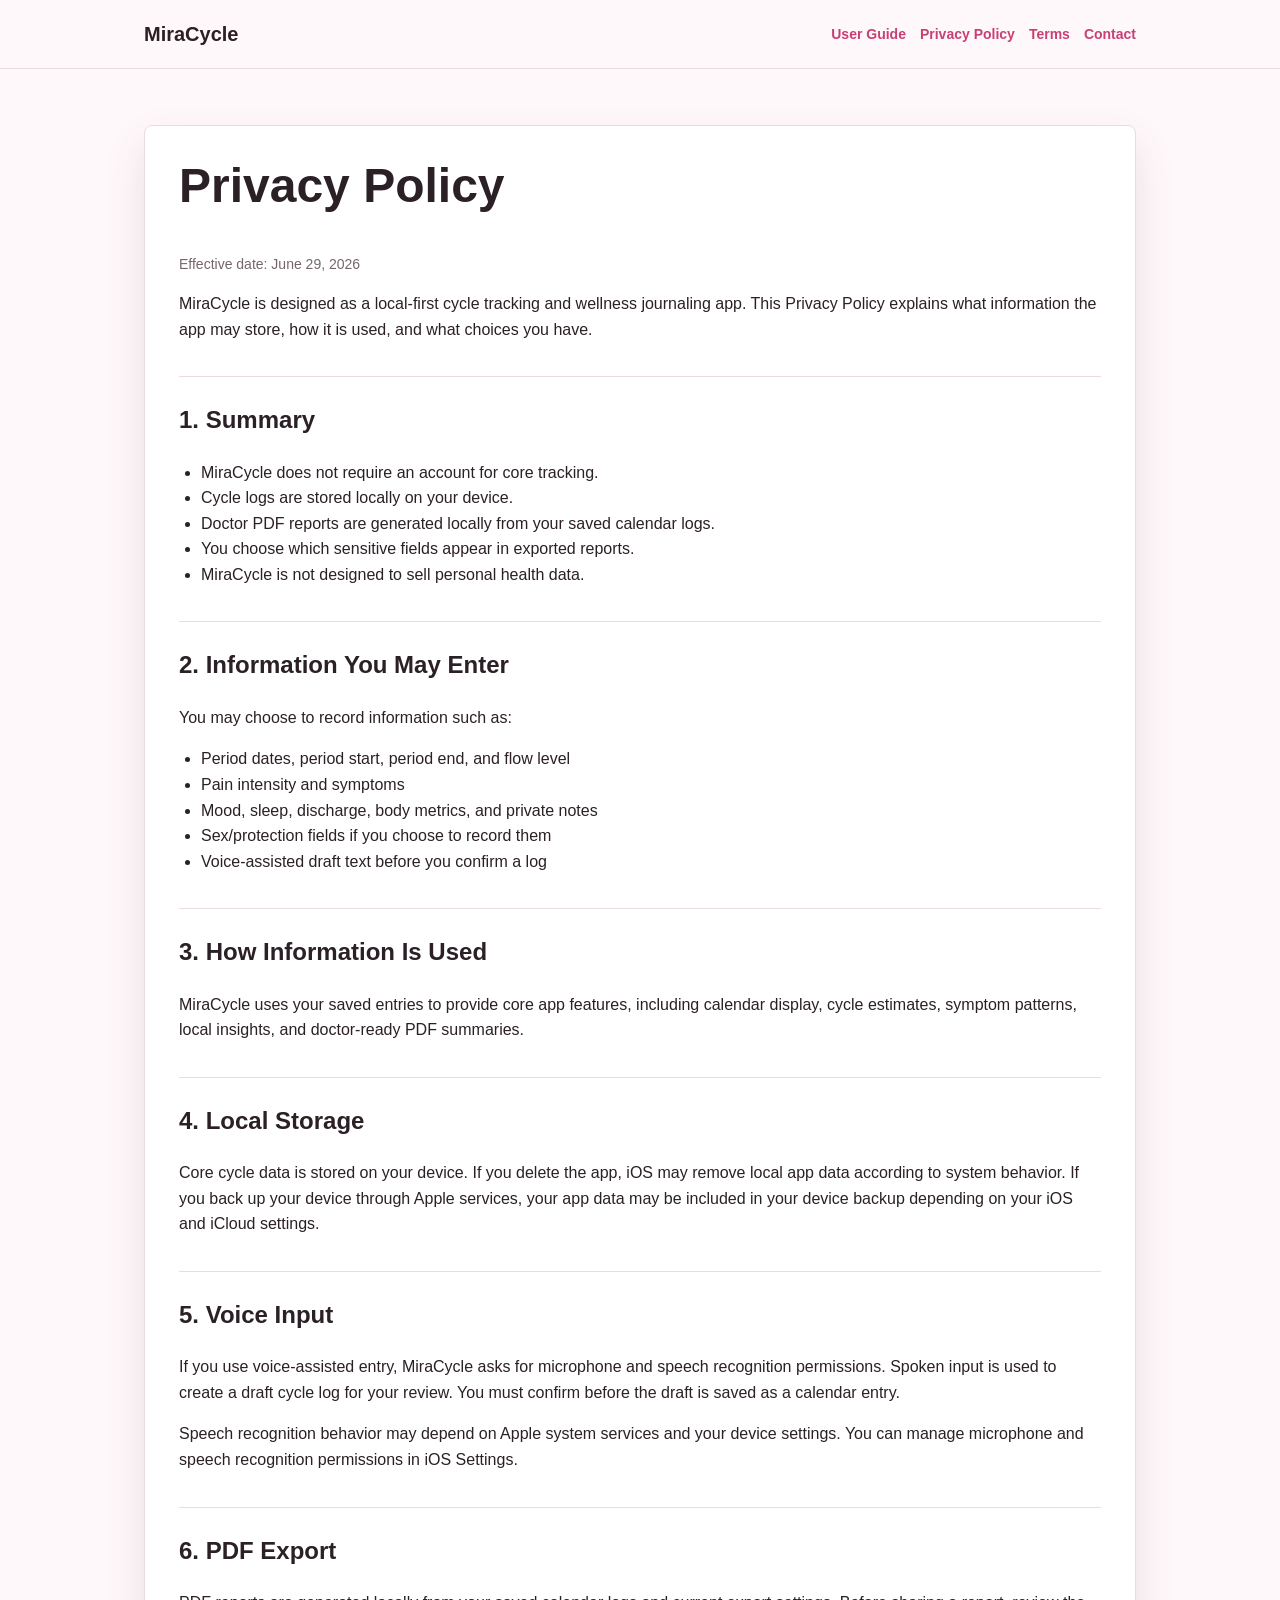
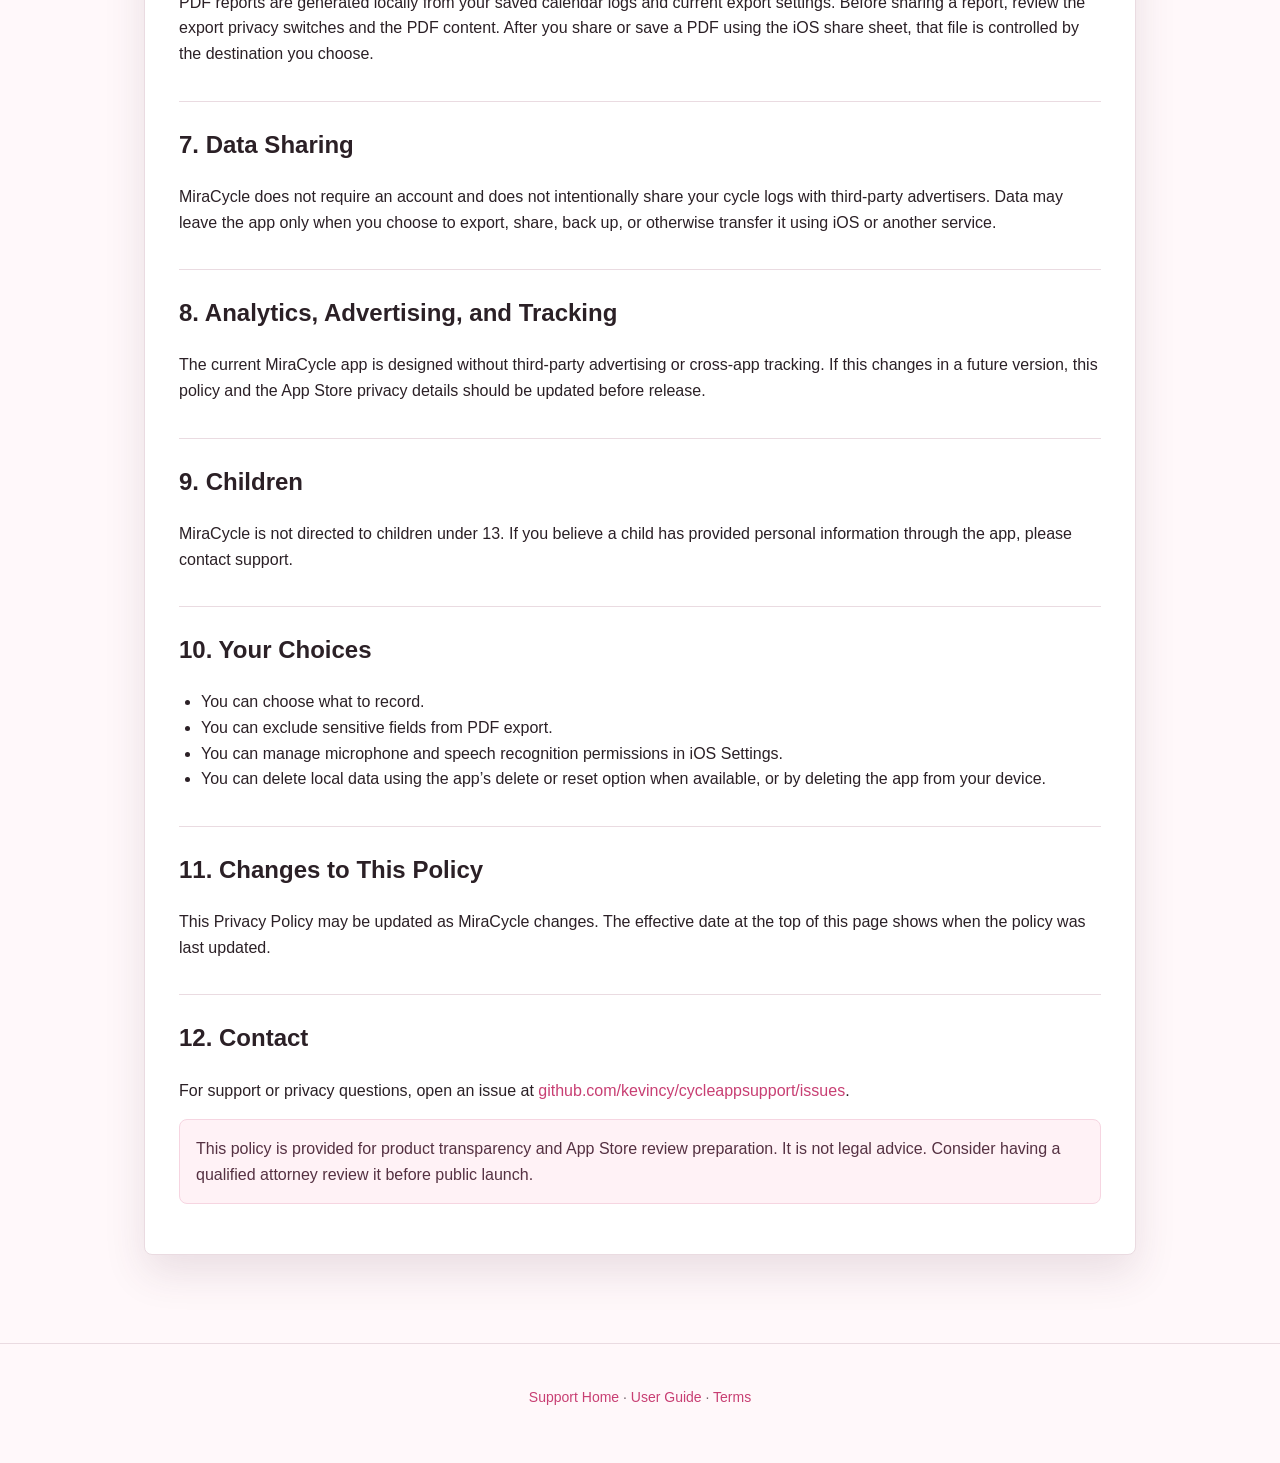
==== privacy.html @ 8fc7505a "Add MiraCycle support site" ====
<!doctype html>
<html lang="en">
  <head>
    <meta charset="utf-8">
    <meta name="viewport" content="width=device-width, initial-scale=1">
    <title>MiraCycle Privacy Policy</title>
    <meta name="description" content="Privacy policy for MiraCycle, a local-first cycle tracking app.">
    <link rel="stylesheet" href="styles.css">
  </head>
  <body>
    <header class="site-header">
      <nav class="nav" aria-label="Main navigation">
        <a class="brand" href="index.html">MiraCycle</a>
        <div class="nav-links">
          <a href="user-guide.html">User Guide</a>
          <a href="privacy.html">Privacy Policy</a>
          <a href="terms.html">Terms</a>
          <a href="https://github.com/kevincy/cycleappsupport/issues">Contact</a>
        </div>
      </nav>
    </header>

    <main class="content">
      <article class="doc">
        <h1>Privacy Policy</h1>
        <p class="meta">Effective date: June 29, 2026</p>

        <p>MiraCycle is designed as a local-first cycle tracking and wellness journaling app. This Privacy Policy explains what information the app may store, how it is used, and what choices you have.</p>

        <h2>1. Summary</h2>
        <ul>
          <li>MiraCycle does not require an account for core tracking.</li>
          <li>Cycle logs are stored locally on your device.</li>
          <li>Doctor PDF reports are generated locally from your saved calendar logs.</li>
          <li>You choose which sensitive fields appear in exported reports.</li>
          <li>MiraCycle is not designed to sell personal health data.</li>
        </ul>

        <h2>2. Information You May Enter</h2>
        <p>You may choose to record information such as:</p>
        <ul>
          <li>Period dates, period start, period end, and flow level</li>
          <li>Pain intensity and symptoms</li>
          <li>Mood, sleep, discharge, body metrics, and private notes</li>
          <li>Sex/protection fields if you choose to record them</li>
          <li>Voice-assisted draft text before you confirm a log</li>
        </ul>

        <h2>3. How Information Is Used</h2>
        <p>MiraCycle uses your saved entries to provide core app features, including calendar display, cycle estimates, symptom patterns, local insights, and doctor-ready PDF summaries.</p>

        <h2>4. Local Storage</h2>
        <p>Core cycle data is stored on your device. If you delete the app, iOS may remove local app data according to system behavior. If you back up your device through Apple services, your app data may be included in your device backup depending on your iOS and iCloud settings.</p>

        <h2>5. Voice Input</h2>
        <p>If you use voice-assisted entry, MiraCycle asks for microphone and speech recognition permissions. Spoken input is used to create a draft cycle log for your review. You must confirm before the draft is saved as a calendar entry.</p>
        <p>Speech recognition behavior may depend on Apple system services and your device settings. You can manage microphone and speech recognition permissions in iOS Settings.</p>

        <h2>6. PDF Export</h2>
        <p>PDF reports are generated locally from your saved calendar logs and current export settings. Before sharing a report, review the export privacy switches and the PDF content. After you share or save a PDF using the iOS share sheet, that file is controlled by the destination you choose.</p>

        <h2>7. Data Sharing</h2>
        <p>MiraCycle does not require an account and does not intentionally share your cycle logs with third-party advertisers. Data may leave the app only when you choose to export, share, back up, or otherwise transfer it using iOS or another service.</p>

        <h2>8. Analytics, Advertising, and Tracking</h2>
        <p>The current MiraCycle app is designed without third-party advertising or cross-app tracking. If this changes in a future version, this policy and the App Store privacy details should be updated before release.</p>

        <h2>9. Children</h2>
        <p>MiraCycle is not directed to children under 13. If you believe a child has provided personal information through the app, please contact support.</p>

        <h2>10. Your Choices</h2>
        <ul>
          <li>You can choose what to record.</li>
          <li>You can exclude sensitive fields from PDF export.</li>
          <li>You can manage microphone and speech recognition permissions in iOS Settings.</li>
          <li>You can delete local data using the app’s delete or reset option when available, or by deleting the app from your device.</li>
        </ul>

        <h2>11. Changes to This Policy</h2>
        <p>This Privacy Policy may be updated as MiraCycle changes. The effective date at the top of this page shows when the policy was last updated.</p>

        <h2>12. Contact</h2>
        <p>For support or privacy questions, open an issue at <a href="https://github.com/kevincy/cycleappsupport/issues">github.com/kevincy/cycleappsupport/issues</a>.</p>

        <p class="note">This policy is provided for product transparency and App Store review preparation. It is not legal advice. Consider having a qualified attorney review it before public launch.</p>
      </article>
    </main>

    <footer class="site-footer">
      <p><a href="index.html">Support Home</a> · <a href="user-guide.html">User Guide</a> · <a href="terms.html">Terms</a></p>
    </footer>
  </body>
</html>
---- styles.css ----
:root {
  --bg: #fff8fa;
  --surface: #ffffff;
  --ink: #2b2026;
  --muted: #75666d;
  --line: #eadbe1;
  --berry: #c83f73;
  --rose: #f6d5e1;
  --sage: #dceadd;
  --gold: #f6df95;
  --shadow: 0 18px 42px rgba(85, 44, 62, 0.12);
}

* {
  box-sizing: border-box;
}

body {
  margin: 0;
  background: var(--bg);
  color: var(--ink);
  font-family: -apple-system, BlinkMacSystemFont, "Segoe UI", sans-serif;
  line-height: 1.6;
}

a {
  color: var(--berry);
  text-decoration: none;
}

a:hover {
  text-decoration: underline;
}

.site-header {
  background: rgba(255, 248, 250, 0.92);
  border-bottom: 1px solid var(--line);
  position: sticky;
  top: 0;
  z-index: 10;
  backdrop-filter: blur(16px);
}

.nav {
  align-items: center;
  display: flex;
  gap: 20px;
  justify-content: space-between;
  margin: 0 auto;
  max-width: 1040px;
  padding: 18px 24px;
}

.brand {
  color: var(--ink);
  font-size: 20px;
  font-weight: 700;
  letter-spacing: 0;
}

.nav-links {
  display: flex;
  flex-wrap: wrap;
  gap: 14px;
  font-size: 14px;
  font-weight: 600;
}

.hero,
.content {
  margin: 0 auto;
  max-width: 1040px;
  padding: 56px 24px;
}

.hero {
  display: grid;
  gap: 32px;
  grid-template-columns: minmax(0, 1.2fr) minmax(280px, 0.8fr);
}

.hero h1 {
  font-size: clamp(38px, 6vw, 64px);
  line-height: 1.04;
  margin: 0 0 20px;
}

.lead {
  color: var(--muted);
  font-size: 20px;
  margin: 0 0 28px;
  max-width: 720px;
}

.actions {
  display: flex;
  flex-wrap: wrap;
  gap: 12px;
}

.button {
  align-items: center;
  background: var(--berry);
  border-radius: 999px;
  color: white;
  display: inline-flex;
  font-weight: 700;
  min-height: 44px;
  padding: 10px 18px;
}

.button.secondary {
  background: var(--surface);
  border: 1px solid var(--line);
  color: var(--berry);
}

.button:hover {
  text-decoration: none;
}

.panel {
  background: var(--surface);
  border: 1px solid var(--line);
  border-radius: 8px;
  box-shadow: var(--shadow);
  padding: 24px;
}

.panel h2,
.card h2 {
  margin-top: 0;
}

.grid {
  display: grid;
  gap: 18px;
  grid-template-columns: repeat(3, minmax(0, 1fr));
}

.card {
  background: var(--surface);
  border: 1px solid var(--line);
  border-radius: 8px;
  padding: 22px;
}

.doc {
  background: var(--surface);
  border: 1px solid var(--line);
  border-radius: 8px;
  box-shadow: var(--shadow);
  padding: 34px;
}

.doc h1 {
  font-size: clamp(32px, 5vw, 48px);
  line-height: 1.1;
  margin-top: 0;
}

.doc h2 {
  border-top: 1px solid var(--line);
  margin-top: 34px;
  padding-top: 24px;
}

.doc h3 {
  margin-top: 24px;
}

.doc ul,
.doc ol {
  padding-left: 22px;
}

.note {
  background: #fff2f6;
  border: 1px solid var(--rose);
  border-radius: 8px;
  color: #553142;
  padding: 16px;
}

.meta {
  color: var(--muted);
  font-size: 14px;
}

.site-footer {
  border-top: 1px solid var(--line);
  color: var(--muted);
  font-size: 14px;
  margin-top: 32px;
  padding: 28px 24px 40px;
  text-align: center;
}

@media (max-width: 760px) {
  .nav {
    align-items: flex-start;
    flex-direction: column;
  }

  .hero {
    grid-template-columns: 1fr;
    padding-top: 36px;
  }

  .grid {
    grid-template-columns: 1fr;
  }

  .doc {
    padding: 24px;
  }
}
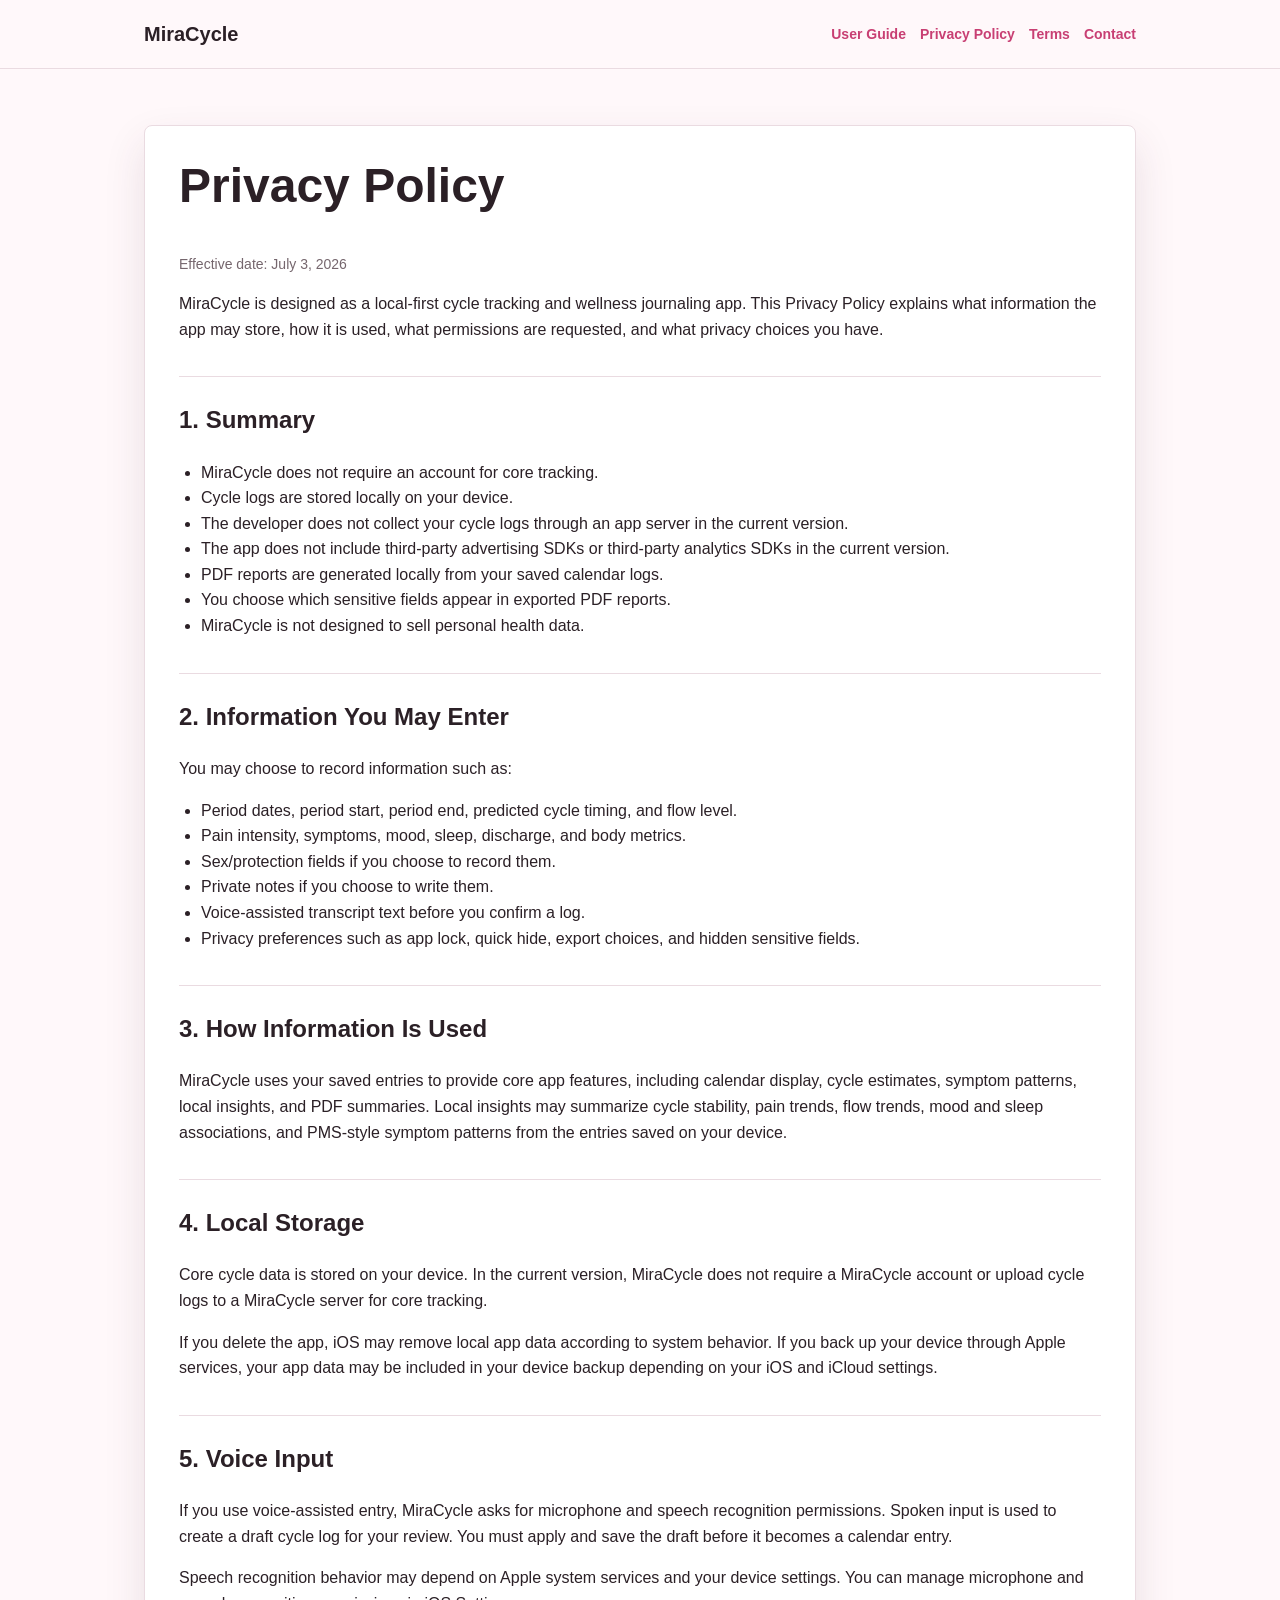
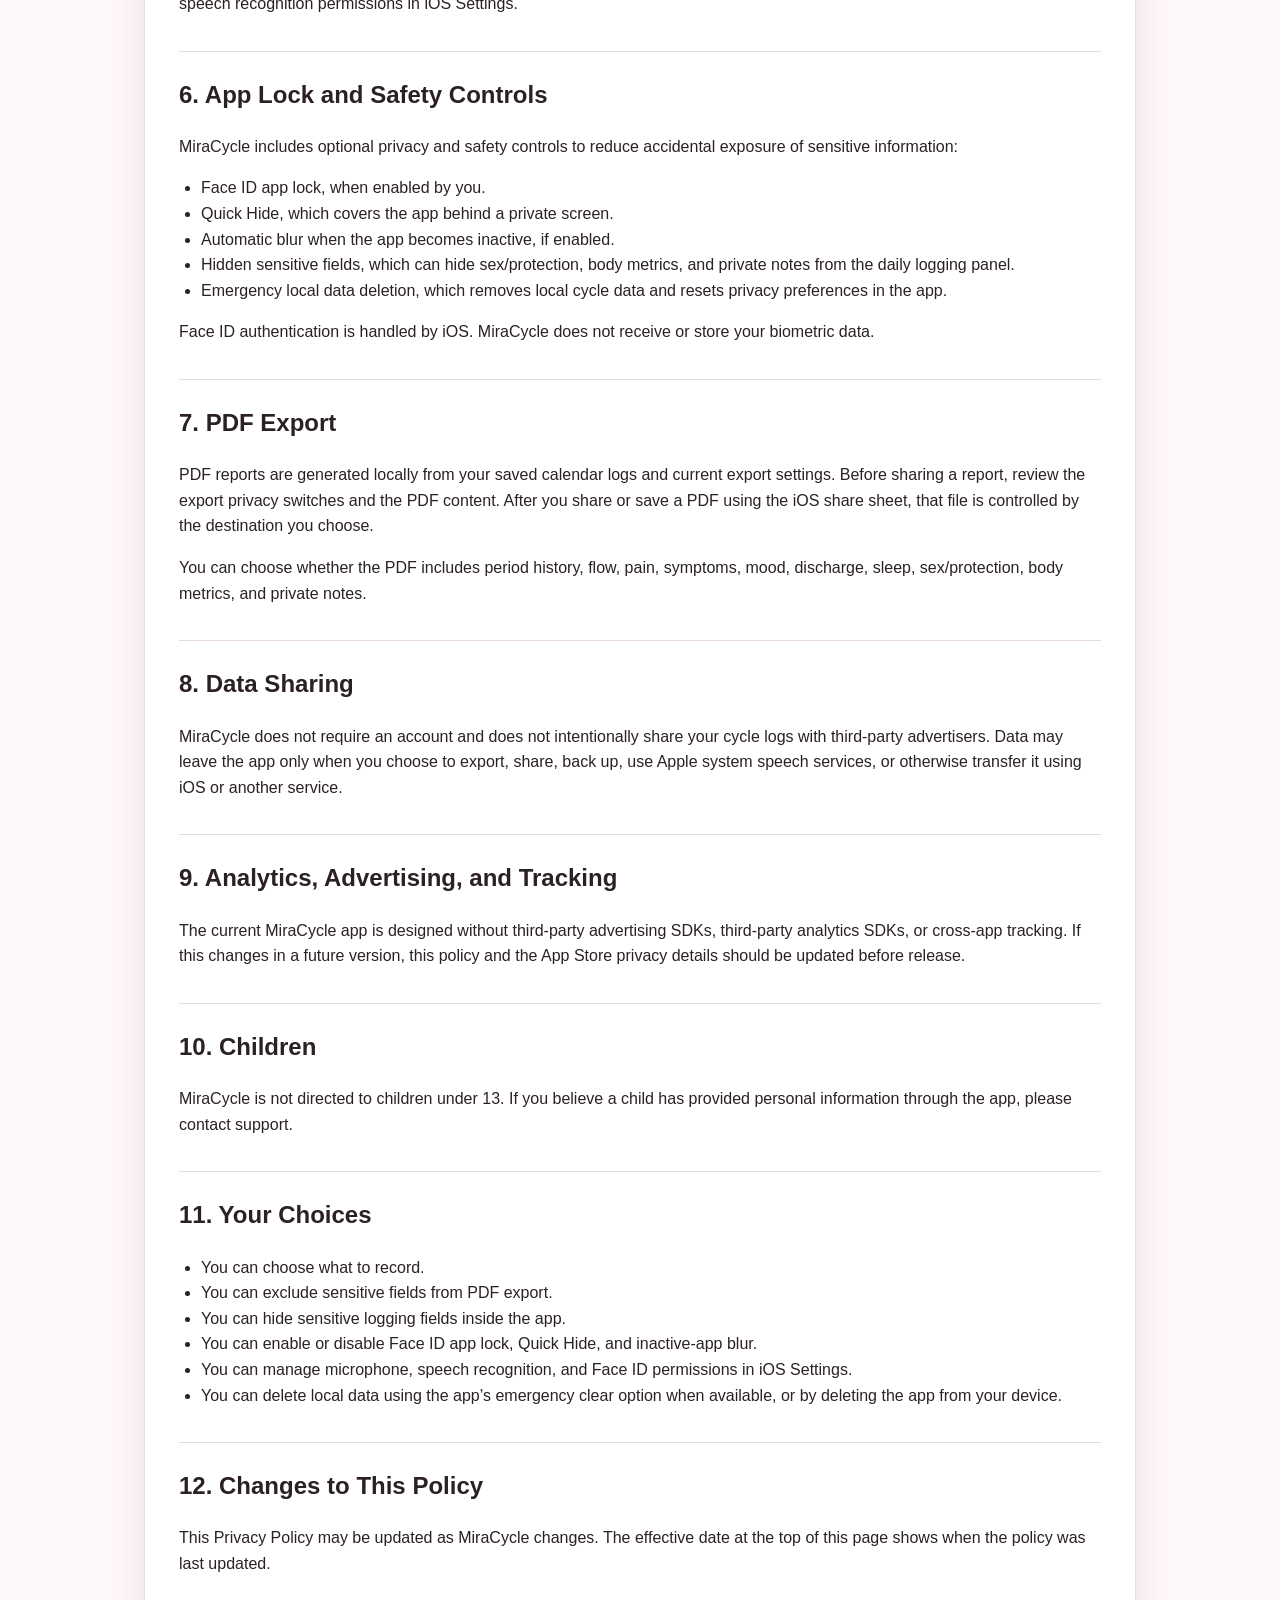
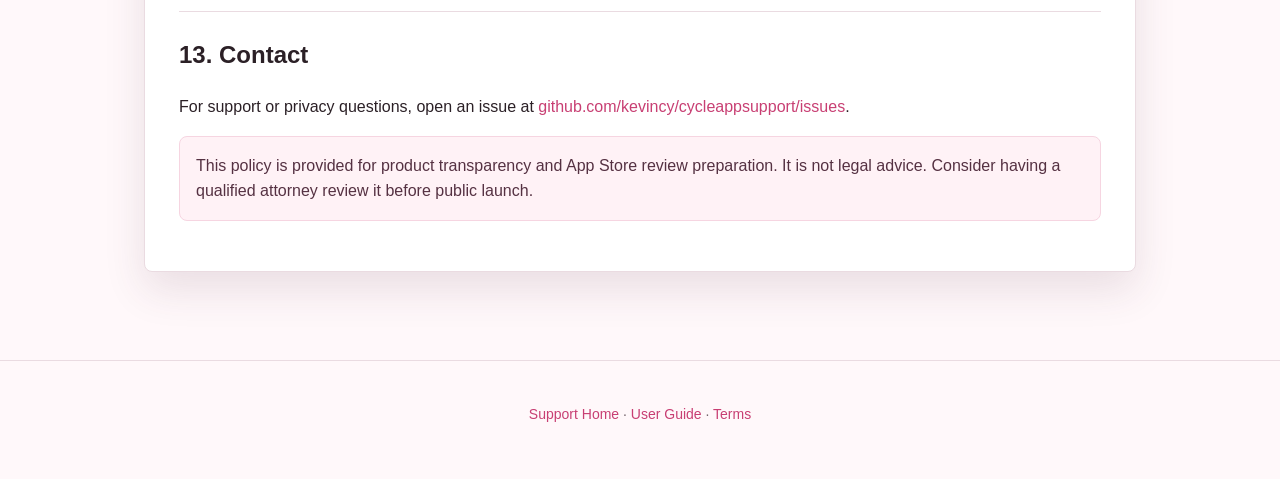
==== commit aa63e06e: "Update privacy policy for safety controls" ====
--- a/privacy.html
+++ b/privacy.html
@@ -4,7 +4,7 @@
     <meta charset="utf-8">
     <meta name="viewport" content="width=device-width, initial-scale=1">
     <title>MiraCycle Privacy Policy</title>
-    <meta name="description" content="Privacy policy for MiraCycle, a local-first cycle tracking app.">
+    <meta name="description" content="Privacy policy for MiraCycle, a local-first cycle tracking app with private logs, voice entry, Face ID lock, and PDF export controls.">
     <link rel="stylesheet" href="styles.css">
   </head>
   <body>
@@ -23,63 +23,81 @@
     <main class="content">
       <article class="doc">
         <h1>Privacy Policy</h1>
-        <p class="meta">Effective date: June 29, 2026</p>
+        <p class="meta">Effective date: July 3, 2026</p>
 
-        <p>MiraCycle is designed as a local-first cycle tracking and wellness journaling app. This Privacy Policy explains what information the app may store, how it is used, and what choices you have.</p>
+        <p>MiraCycle is designed as a local-first cycle tracking and wellness journaling app. This Privacy Policy explains what information the app may store, how it is used, what permissions are requested, and what privacy choices you have.</p>
 
         <h2>1. Summary</h2>
         <ul>
           <li>MiraCycle does not require an account for core tracking.</li>
           <li>Cycle logs are stored locally on your device.</li>
-          <li>Doctor PDF reports are generated locally from your saved calendar logs.</li>
-          <li>You choose which sensitive fields appear in exported reports.</li>
+          <li>The developer does not collect your cycle logs through an app server in the current version.</li>
+          <li>The app does not include third-party advertising SDKs or third-party analytics SDKs in the current version.</li>
+          <li>PDF reports are generated locally from your saved calendar logs.</li>
+          <li>You choose which sensitive fields appear in exported PDF reports.</li>
           <li>MiraCycle is not designed to sell personal health data.</li>
         </ul>
 
         <h2>2. Information You May Enter</h2>
         <p>You may choose to record information such as:</p>
         <ul>
-          <li>Period dates, period start, period end, and flow level</li>
-          <li>Pain intensity and symptoms</li>
-          <li>Mood, sleep, discharge, body metrics, and private notes</li>
-          <li>Sex/protection fields if you choose to record them</li>
-          <li>Voice-assisted draft text before you confirm a log</li>
+          <li>Period dates, period start, period end, predicted cycle timing, and flow level.</li>
+          <li>Pain intensity, symptoms, mood, sleep, discharge, and body metrics.</li>
+          <li>Sex/protection fields if you choose to record them.</li>
+          <li>Private notes if you choose to write them.</li>
+          <li>Voice-assisted transcript text before you confirm a log.</li>
+          <li>Privacy preferences such as app lock, quick hide, export choices, and hidden sensitive fields.</li>
         </ul>
 
         <h2>3. How Information Is Used</h2>
-        <p>MiraCycle uses your saved entries to provide core app features, including calendar display, cycle estimates, symptom patterns, local insights, and doctor-ready PDF summaries.</p>
+        <p>MiraCycle uses your saved entries to provide core app features, including calendar display, cycle estimates, symptom patterns, local insights, and PDF summaries. Local insights may summarize cycle stability, pain trends, flow trends, mood and sleep associations, and PMS-style symptom patterns from the entries saved on your device.</p>
 
         <h2>4. Local Storage</h2>
-        <p>Core cycle data is stored on your device. If you delete the app, iOS may remove local app data according to system behavior. If you back up your device through Apple services, your app data may be included in your device backup depending on your iOS and iCloud settings.</p>
+        <p>Core cycle data is stored on your device. In the current version, MiraCycle does not require a MiraCycle account or upload cycle logs to a MiraCycle server for core tracking.</p>
+        <p>If you delete the app, iOS may remove local app data according to system behavior. If you back up your device through Apple services, your app data may be included in your device backup depending on your iOS and iCloud settings.</p>
 
         <h2>5. Voice Input</h2>
-        <p>If you use voice-assisted entry, MiraCycle asks for microphone and speech recognition permissions. Spoken input is used to create a draft cycle log for your review. You must confirm before the draft is saved as a calendar entry.</p>
+        <p>If you use voice-assisted entry, MiraCycle asks for microphone and speech recognition permissions. Spoken input is used to create a draft cycle log for your review. You must apply and save the draft before it becomes a calendar entry.</p>
         <p>Speech recognition behavior may depend on Apple system services and your device settings. You can manage microphone and speech recognition permissions in iOS Settings.</p>
 
-        <h2>6. PDF Export</h2>
+        <h2>6. App Lock and Safety Controls</h2>
+        <p>MiraCycle includes optional privacy and safety controls to reduce accidental exposure of sensitive information:</p>
+        <ul>
+          <li>Face ID app lock, when enabled by you.</li>
+          <li>Quick Hide, which covers the app behind a private screen.</li>
+          <li>Automatic blur when the app becomes inactive, if enabled.</li>
+          <li>Hidden sensitive fields, which can hide sex/protection, body metrics, and private notes from the daily logging panel.</li>
+          <li>Emergency local data deletion, which removes local cycle data and resets privacy preferences in the app.</li>
+        </ul>
+        <p>Face ID authentication is handled by iOS. MiraCycle does not receive or store your biometric data.</p>
+
+        <h2>7. PDF Export</h2>
         <p>PDF reports are generated locally from your saved calendar logs and current export settings. Before sharing a report, review the export privacy switches and the PDF content. After you share or save a PDF using the iOS share sheet, that file is controlled by the destination you choose.</p>
+        <p>You can choose whether the PDF includes period history, flow, pain, symptoms, mood, discharge, sleep, sex/protection, body metrics, and private notes.</p>
 
-        <h2>7. Data Sharing</h2>
-        <p>MiraCycle does not require an account and does not intentionally share your cycle logs with third-party advertisers. Data may leave the app only when you choose to export, share, back up, or otherwise transfer it using iOS or another service.</p>
+        <h2>8. Data Sharing</h2>
+        <p>MiraCycle does not require an account and does not intentionally share your cycle logs with third-party advertisers. Data may leave the app only when you choose to export, share, back up, use Apple system speech services, or otherwise transfer it using iOS or another service.</p>
 
-        <h2>8. Analytics, Advertising, and Tracking</h2>
-        <p>The current MiraCycle app is designed without third-party advertising or cross-app tracking. If this changes in a future version, this policy and the App Store privacy details should be updated before release.</p>
+        <h2>9. Analytics, Advertising, and Tracking</h2>
+        <p>The current MiraCycle app is designed without third-party advertising SDKs, third-party analytics SDKs, or cross-app tracking. If this changes in a future version, this policy and the App Store privacy details should be updated before release.</p>
 
-        <h2>9. Children</h2>
+        <h2>10. Children</h2>
         <p>MiraCycle is not directed to children under 13. If you believe a child has provided personal information through the app, please contact support.</p>
 
-        <h2>10. Your Choices</h2>
+        <h2>11. Your Choices</h2>
         <ul>
           <li>You can choose what to record.</li>
           <li>You can exclude sensitive fields from PDF export.</li>
-          <li>You can manage microphone and speech recognition permissions in iOS Settings.</li>
-          <li>You can delete local data using the app’s delete or reset option when available, or by deleting the app from your device.</li>
+          <li>You can hide sensitive logging fields inside the app.</li>
+          <li>You can enable or disable Face ID app lock, Quick Hide, and inactive-app blur.</li>
+          <li>You can manage microphone, speech recognition, and Face ID permissions in iOS Settings.</li>
+          <li>You can delete local data using the app’s emergency clear option when available, or by deleting the app from your device.</li>
         </ul>
 
-        <h2>11. Changes to This Policy</h2>
+        <h2>12. Changes to This Policy</h2>
         <p>This Privacy Policy may be updated as MiraCycle changes. The effective date at the top of this page shows when the policy was last updated.</p>
 
-        <h2>12. Contact</h2>
+        <h2>13. Contact</h2>
         <p>For support or privacy questions, open an issue at <a href="https://github.com/kevincy/cycleappsupport/issues">github.com/kevincy/cycleappsupport/issues</a>.</p>
 
         <p class="note">This policy is provided for product transparency and App Store review preparation. It is not legal advice. Consider having a qualified attorney review it before public launch.</p>
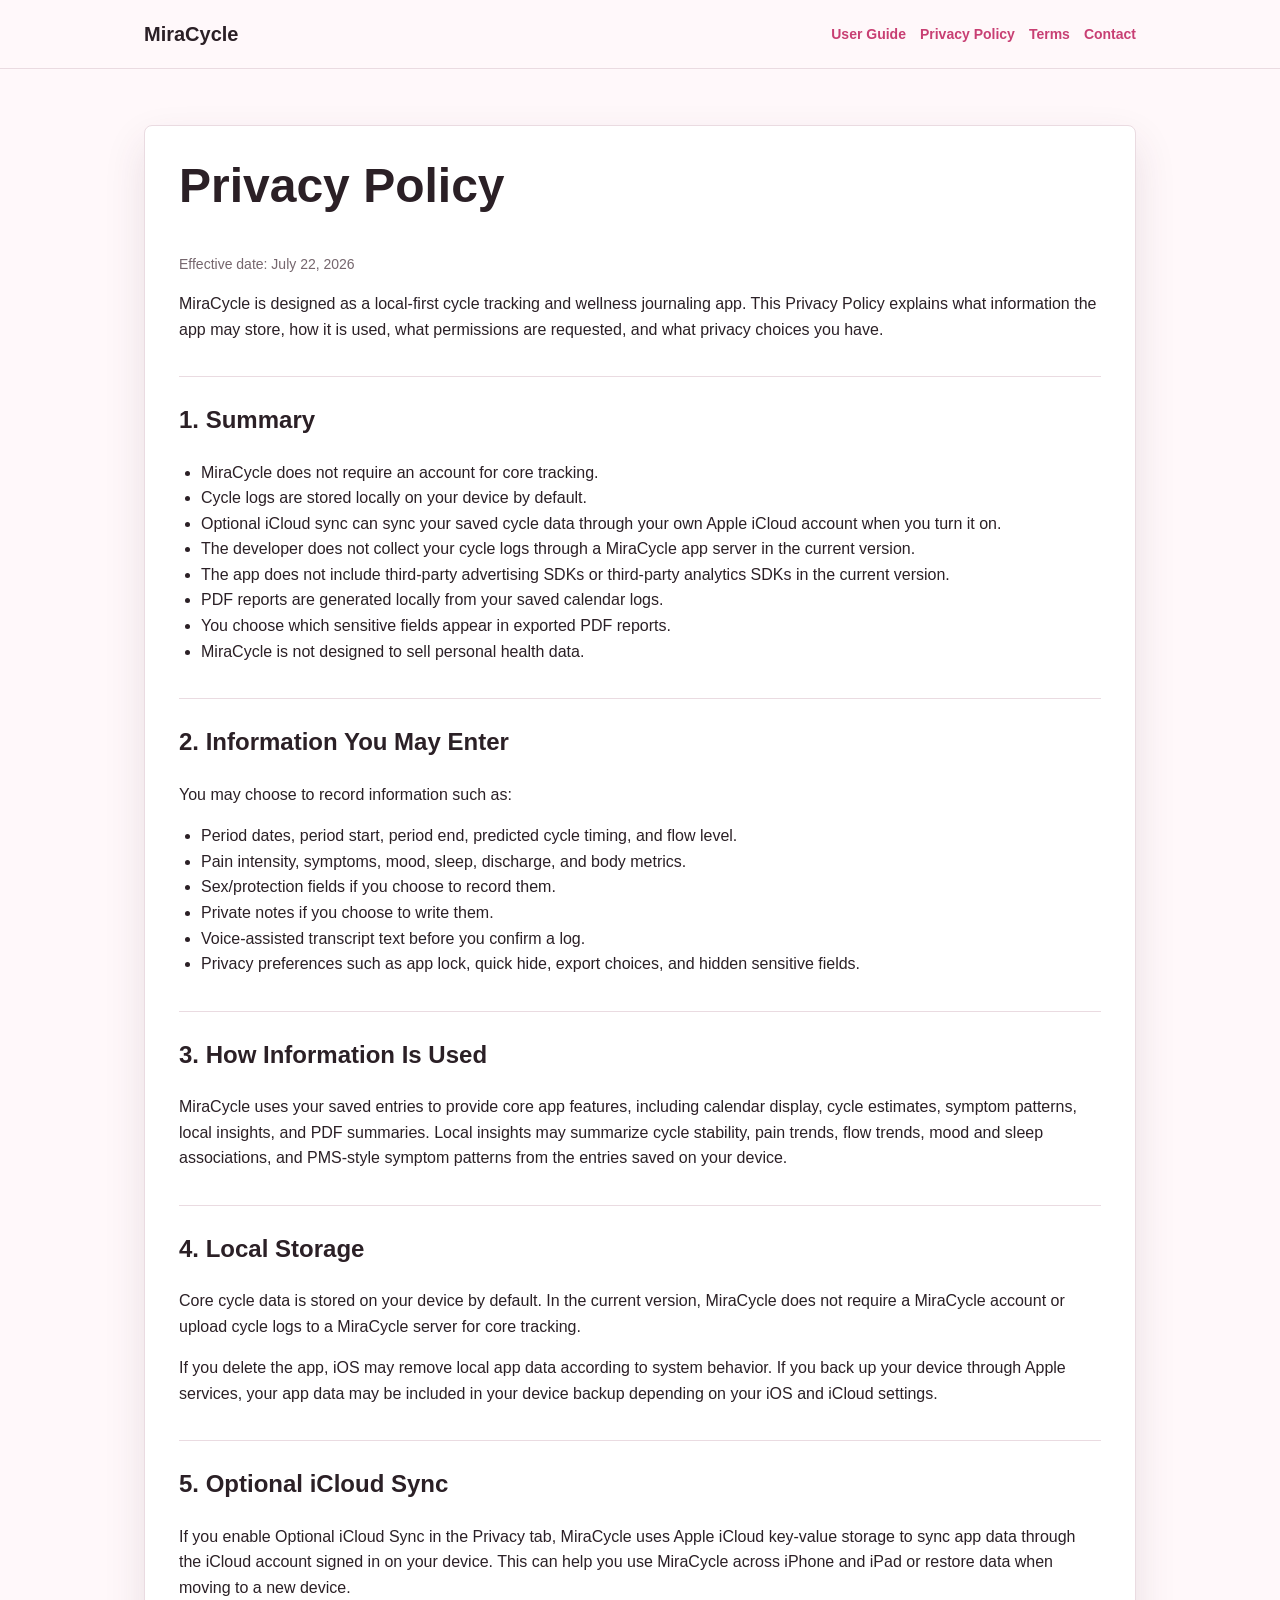
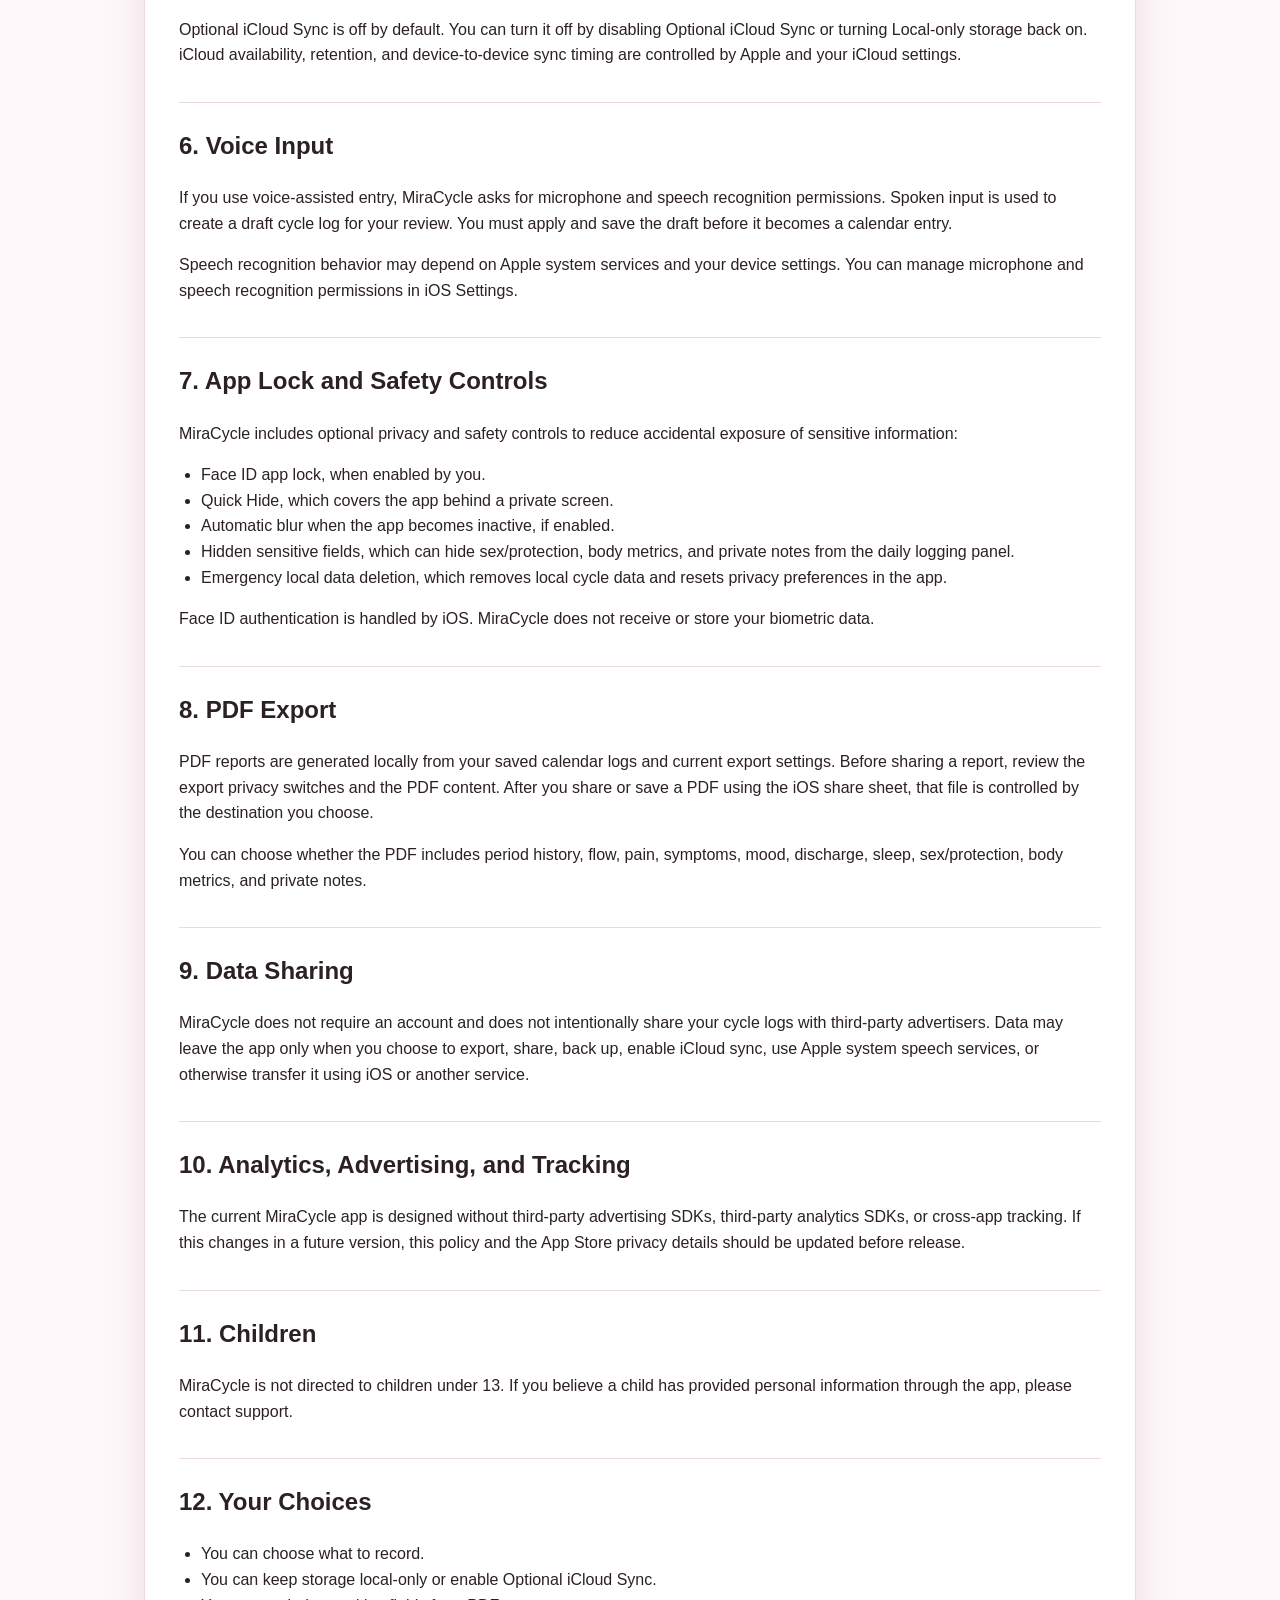
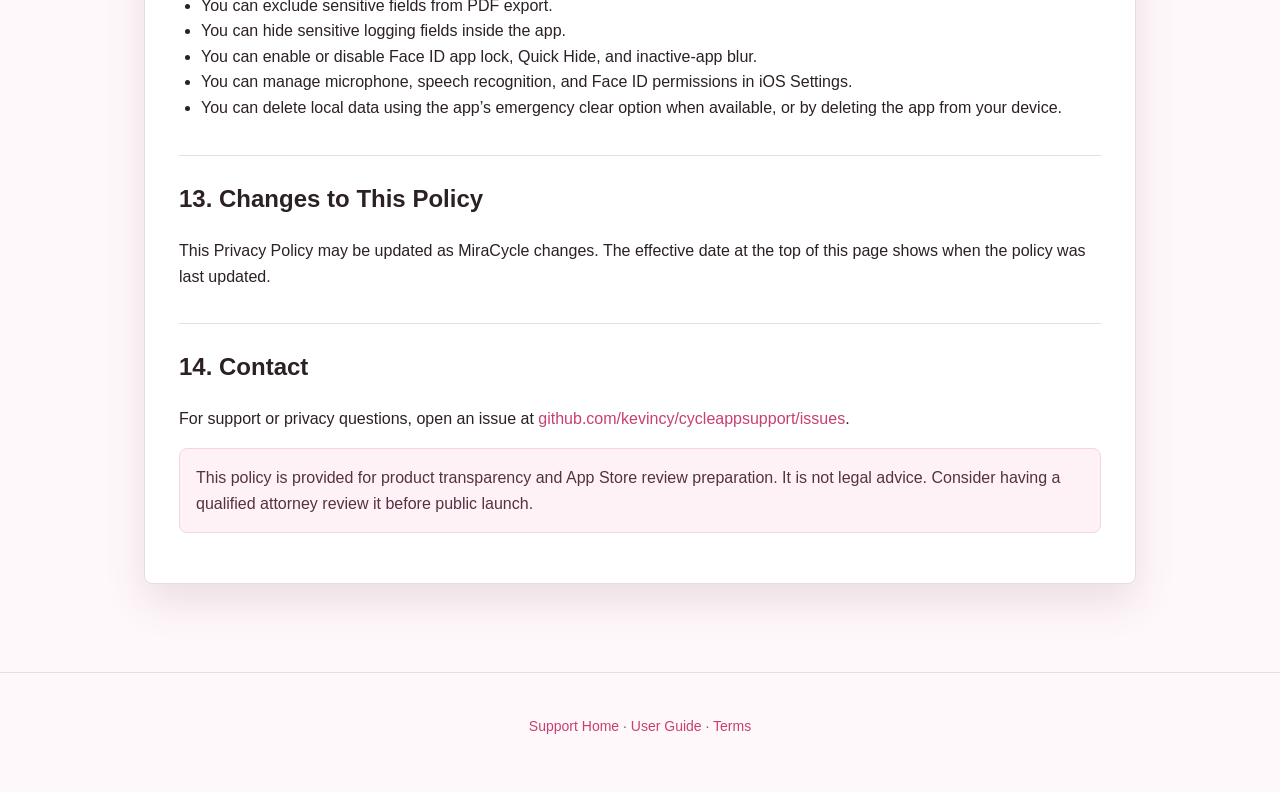
==== commit 255a7ce0: "Document optional iCloud sync" ====
--- a/privacy.html
+++ b/privacy.html
@@ -4,7 +4,7 @@
     <meta charset="utf-8">
     <meta name="viewport" content="width=device-width, initial-scale=1">
     <title>MiraCycle Privacy Policy</title>
-    <meta name="description" content="Privacy policy for MiraCycle, a local-first cycle tracking app with private logs, voice entry, Face ID lock, and PDF export controls.">
+    <meta name="description" content="Privacy policy for MiraCycle, a local-first cycle tracking app with optional iCloud sync, private logs, voice entry, Face ID lock, and PDF export controls.">
     <link rel="stylesheet" href="styles.css">
   </head>
   <body>
@@ -23,15 +23,16 @@
     <main class="content">
       <article class="doc">
         <h1>Privacy Policy</h1>
-        <p class="meta">Effective date: July 3, 2026</p>
+        <p class="meta">Effective date: July 22, 2026</p>
 
         <p>MiraCycle is designed as a local-first cycle tracking and wellness journaling app. This Privacy Policy explains what information the app may store, how it is used, what permissions are requested, and what privacy choices you have.</p>
 
         <h2>1. Summary</h2>
         <ul>
           <li>MiraCycle does not require an account for core tracking.</li>
-          <li>Cycle logs are stored locally on your device.</li>
-          <li>The developer does not collect your cycle logs through an app server in the current version.</li>
+          <li>Cycle logs are stored locally on your device by default.</li>
+          <li>Optional iCloud sync can sync your saved cycle data through your own Apple iCloud account when you turn it on.</li>
+          <li>The developer does not collect your cycle logs through a MiraCycle app server in the current version.</li>
           <li>The app does not include third-party advertising SDKs or third-party analytics SDKs in the current version.</li>
           <li>PDF reports are generated locally from your saved calendar logs.</li>
           <li>You choose which sensitive fields appear in exported PDF reports.</li>
@@ -53,14 +54,18 @@
         <p>MiraCycle uses your saved entries to provide core app features, including calendar display, cycle estimates, symptom patterns, local insights, and PDF summaries. Local insights may summarize cycle stability, pain trends, flow trends, mood and sleep associations, and PMS-style symptom patterns from the entries saved on your device.</p>
 
         <h2>4. Local Storage</h2>
-        <p>Core cycle data is stored on your device. In the current version, MiraCycle does not require a MiraCycle account or upload cycle logs to a MiraCycle server for core tracking.</p>
+        <p>Core cycle data is stored on your device by default. In the current version, MiraCycle does not require a MiraCycle account or upload cycle logs to a MiraCycle server for core tracking.</p>
         <p>If you delete the app, iOS may remove local app data according to system behavior. If you back up your device through Apple services, your app data may be included in your device backup depending on your iOS and iCloud settings.</p>
 
-        <h2>5. Voice Input</h2>
+        <h2>5. Optional iCloud Sync</h2>
+        <p>If you enable Optional iCloud Sync in the Privacy tab, MiraCycle uses Apple iCloud key-value storage to sync app data through the iCloud account signed in on your device. This can help you use MiraCycle across iPhone and iPad or restore data when moving to a new device.</p>
+        <p>Optional iCloud Sync is off by default. You can turn it off by disabling Optional iCloud Sync or turning Local-only storage back on. iCloud availability, retention, and device-to-device sync timing are controlled by Apple and your iCloud settings.</p>
+
+        <h2>6. Voice Input</h2>
         <p>If you use voice-assisted entry, MiraCycle asks for microphone and speech recognition permissions. Spoken input is used to create a draft cycle log for your review. You must apply and save the draft before it becomes a calendar entry.</p>
         <p>Speech recognition behavior may depend on Apple system services and your device settings. You can manage microphone and speech recognition permissions in iOS Settings.</p>
 
-        <h2>6. App Lock and Safety Controls</h2>
+        <h2>7. App Lock and Safety Controls</h2>
         <p>MiraCycle includes optional privacy and safety controls to reduce accidental exposure of sensitive information:</p>
         <ul>
           <li>Face ID app lock, when enabled by you.</li>
@@ -71,22 +76,23 @@
         </ul>
         <p>Face ID authentication is handled by iOS. MiraCycle does not receive or store your biometric data.</p>
 
-        <h2>7. PDF Export</h2>
+        <h2>8. PDF Export</h2>
         <p>PDF reports are generated locally from your saved calendar logs and current export settings. Before sharing a report, review the export privacy switches and the PDF content. After you share or save a PDF using the iOS share sheet, that file is controlled by the destination you choose.</p>
         <p>You can choose whether the PDF includes period history, flow, pain, symptoms, mood, discharge, sleep, sex/protection, body metrics, and private notes.</p>
 
-        <h2>8. Data Sharing</h2>
-        <p>MiraCycle does not require an account and does not intentionally share your cycle logs with third-party advertisers. Data may leave the app only when you choose to export, share, back up, use Apple system speech services, or otherwise transfer it using iOS or another service.</p>
+        <h2>9. Data Sharing</h2>
+        <p>MiraCycle does not require an account and does not intentionally share your cycle logs with third-party advertisers. Data may leave the app only when you choose to export, share, back up, enable iCloud sync, use Apple system speech services, or otherwise transfer it using iOS or another service.</p>
 
-        <h2>9. Analytics, Advertising, and Tracking</h2>
+        <h2>10. Analytics, Advertising, and Tracking</h2>
         <p>The current MiraCycle app is designed without third-party advertising SDKs, third-party analytics SDKs, or cross-app tracking. If this changes in a future version, this policy and the App Store privacy details should be updated before release.</p>
 
-        <h2>10. Children</h2>
+        <h2>11. Children</h2>
         <p>MiraCycle is not directed to children under 13. If you believe a child has provided personal information through the app, please contact support.</p>
 
-        <h2>11. Your Choices</h2>
+        <h2>12. Your Choices</h2>
         <ul>
           <li>You can choose what to record.</li>
+          <li>You can keep storage local-only or enable Optional iCloud Sync.</li>
           <li>You can exclude sensitive fields from PDF export.</li>
           <li>You can hide sensitive logging fields inside the app.</li>
           <li>You can enable or disable Face ID app lock, Quick Hide, and inactive-app blur.</li>
@@ -94,10 +100,10 @@
           <li>You can delete local data using the app’s emergency clear option when available, or by deleting the app from your device.</li>
         </ul>
 
-        <h2>12. Changes to This Policy</h2>
+        <h2>13. Changes to This Policy</h2>
         <p>This Privacy Policy may be updated as MiraCycle changes. The effective date at the top of this page shows when the policy was last updated.</p>
 
-        <h2>13. Contact</h2>
+        <h2>14. Contact</h2>
         <p>For support or privacy questions, open an issue at <a href="https://github.com/kevincy/cycleappsupport/issues">github.com/kevincy/cycleappsupport/issues</a>.</p>
 
         <p class="note">This policy is provided for product transparency and App Store review preparation. It is not legal advice. Consider having a qualified attorney review it before public launch.</p>
